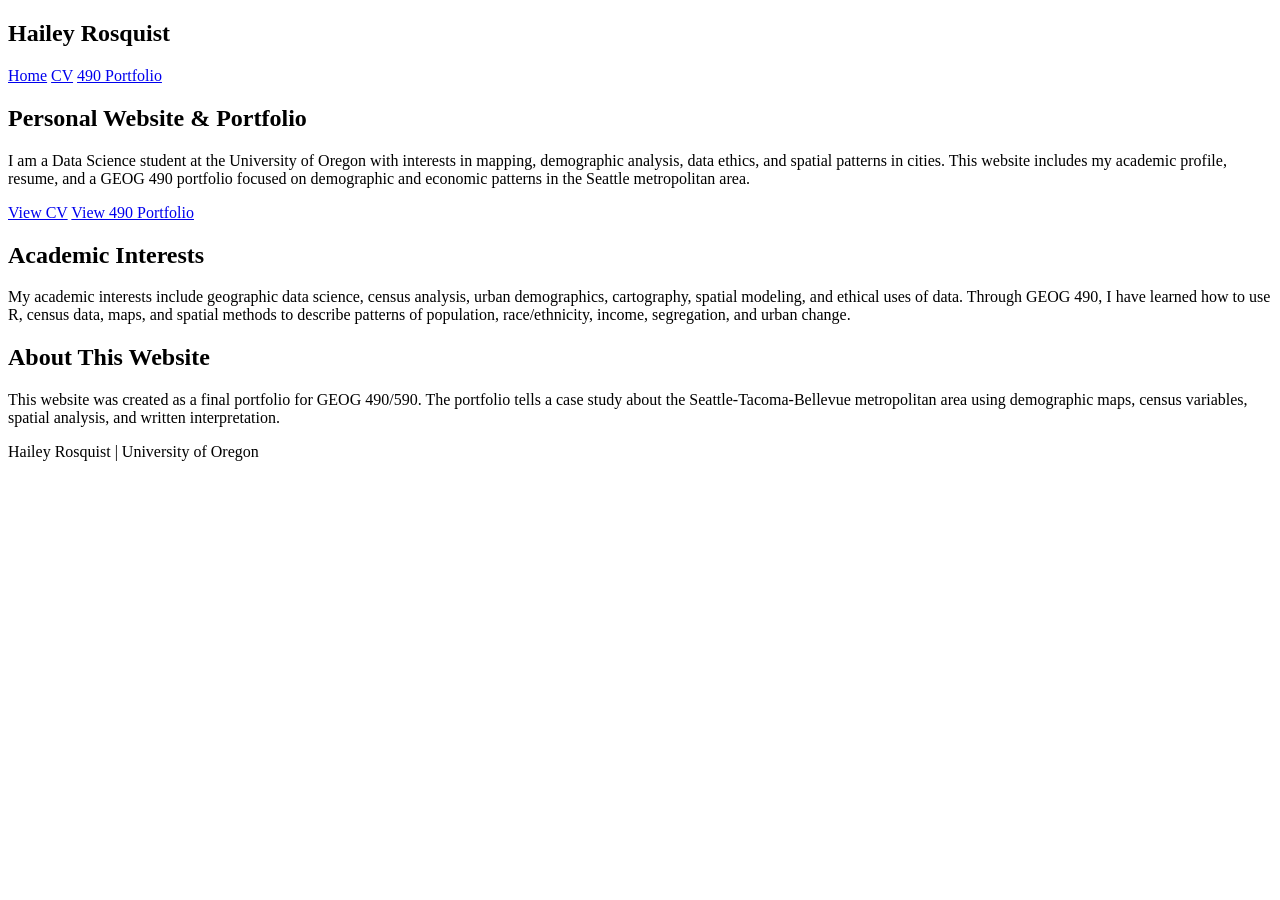
==== index.html @ 01c2bccd "Create index.html" ====
<!DOCTYPE html>
<html lang="en">
<head>
  <meta charset="UTF-8" />
  <meta name="viewport" content="width=device-width, initial-scale=1.0" />
  <title>Hailey Rosquist | Personal Website</title>
  <link rel="stylesheet" href="style.css" />
</head>

<body>
  <header>
    <nav>
      <h1>Hailey Rosquist</h1>
      <div class="nav-links">
        <a href="index.html">Home</a>
        <a href="resume.html">CV</a>
        <a href="portfolio.html">490 Portfolio</a>
      </div>
    </nav>
  </header>

  <main>
    <section class="hero">
      <h2>Personal Website & Portfolio</h2>
      <p>
        I am a Data Science student at the University of Oregon with interests in
        mapping, demographic analysis, data ethics, and spatial patterns in cities.
        This website includes my academic profile, resume, and a GEOG 490 portfolio
        focused on demographic and economic patterns in the Seattle metropolitan area.
      </p>

      <div class="button-row">
        <a class="button" href="resume.html">View CV</a>
        <a class="button" href="portfolio.html">View 490 Portfolio</a>
      </div>
    </section>

    <section class="card">
      <h2>Academic Interests</h2>
      <p>
        My academic interests include geographic data science, census analysis,
        urban demographics, cartography, spatial modeling, and ethical uses of data.
        Through GEOG 490, I have learned how to use R, census data, maps, and spatial
        methods to describe patterns of population, race/ethnicity, income, segregation,
        and urban change.
      </p>
    </section>

    <section class="card">
      <h2>About This Website</h2>
      <p>
        This website was created as a final portfolio for GEOG 490/590. The portfolio
        tells a case study about the Seattle-Tacoma-Bellevue metropolitan area using
        demographic maps, census variables, spatial analysis, and written interpretation.
      </p>
    </section>
  </main>

  <footer>
    <p>Hailey Rosquist | University of Oregon</p>
  </footer>
</body>
</html>
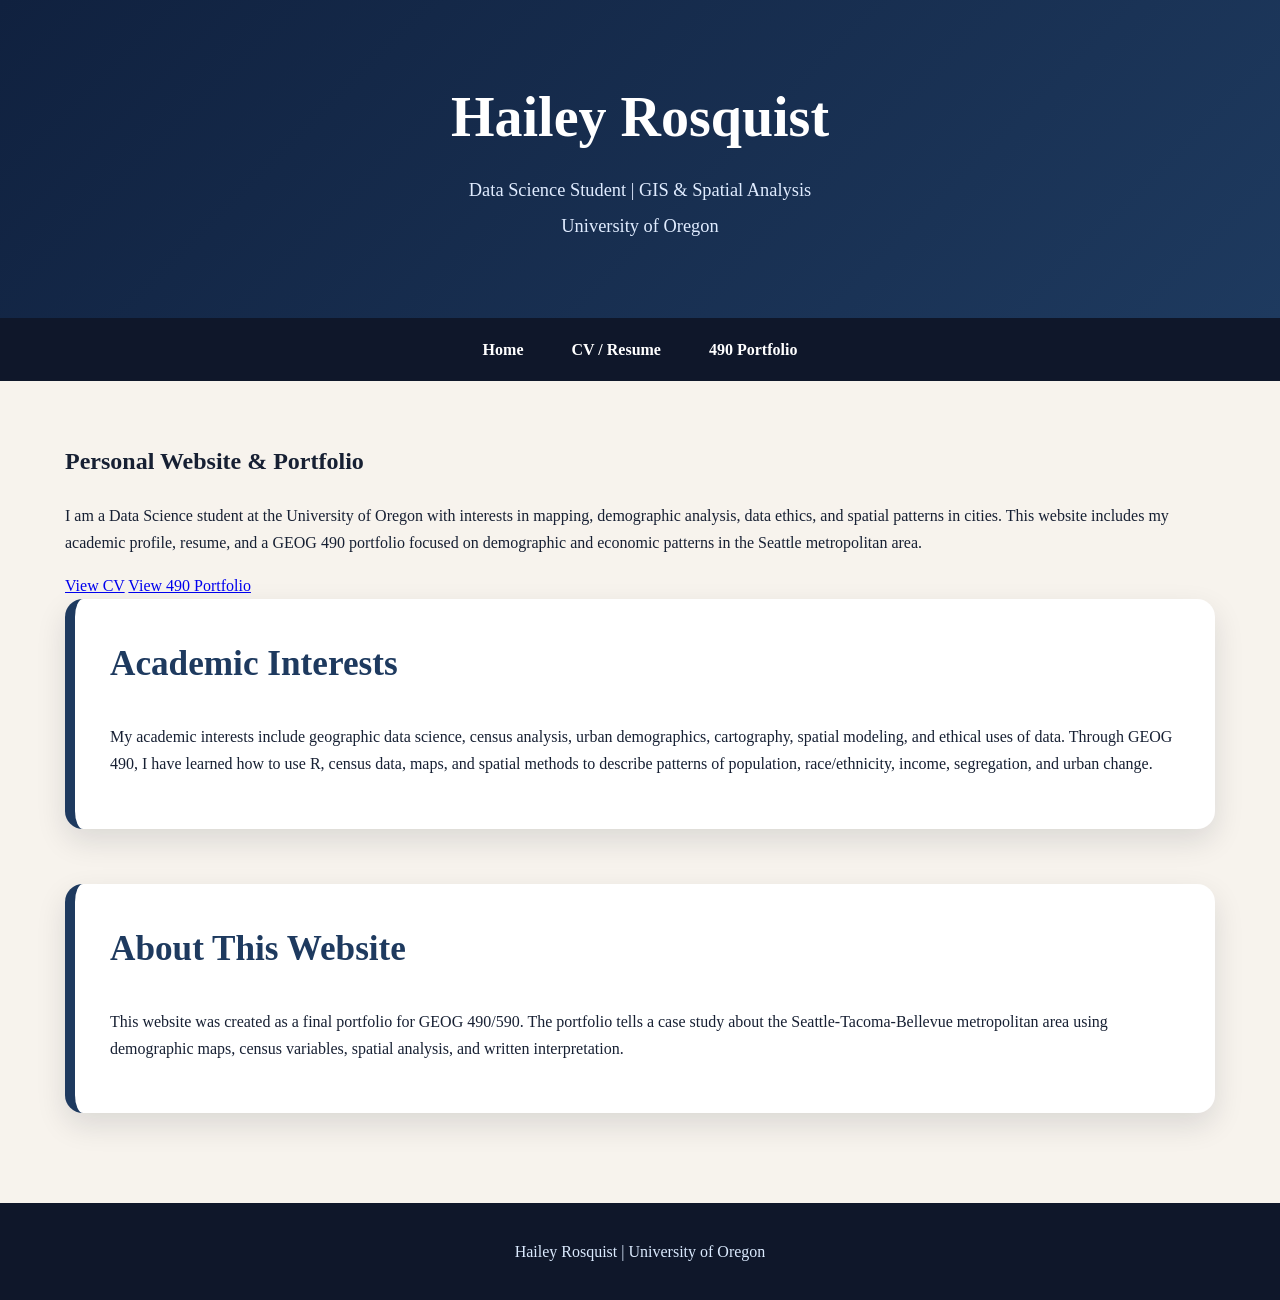
==== commit eb972ca4: "Update index.html" ====
--- a/index.html
+++ b/index.html
@@ -8,15 +8,17 @@
 </head>
 
 <body>
-  <header>
-    <nav>
+  <header class="portfolio-header">
       <h1>Hailey Rosquist</h1>
-      <div class="nav-links">
-        <a href="index.html">Home</a>
-        <a href="resume.html">CV</a>
-        <a href="portfolio.html">490 Portfolio</a>
-      </div>
-    </nav>
+      <p>Data Science Student | GIS & Spatial Analysis</p>
+      <p>University of Oregon</p>
+  </header>
+
+  <nav class="main-nav">
+      <a href="index.html">Home</a>
+      <a href="resume.html">CV / Resume</a>
+      <a href="portfolio.html">490 Portfolio</a>
+  </nav>
   </header>
 
   <main>
--- a/style.css
+++ b/style.css
@@ -0,0 +1,255 @@
+/* =========================
+   GENERAL
+========================= */
+
+* {
+    box-sizing: border-box;
+}
+
+body {
+    margin: 0;
+    font-family: Georgia, "Times New Roman", serif;
+    background-color: #f7f3ed;
+    color: #172033;
+    line-height: 1.7;
+}
+
+/* =========================
+   HEADER
+========================= */
+
+header,
+.portfolio-header {
+    background: linear-gradient(135deg, #10213f, #1e3a5f);
+    color: white;
+    text-align: center;
+    padding: 70px 20px;
+}
+
+.portfolio-header h1,
+header h1 {
+    font-size: 3.5rem;
+    margin: 0 0 10px;
+}
+
+.portfolio-header p,
+header p {
+    font-size: 1.15rem;
+    margin: 5px 0;
+    color: #e0ecff;
+}
+
+/* =========================
+   MAIN WEBSITE NAV
+========================= */
+
+.main-nav {
+    background-color: #0f172a;
+    padding: 18px;
+    text-align: center;
+}
+
+.main-nav a {
+    color: white;
+    text-decoration: none;
+    margin: 0 22px;
+    font-size: 1rem;
+    font-weight: bold;
+}
+
+.main-nav a:hover {
+    color: #bfdbfe;
+}
+
+/* =========================
+   LAB JUMP NAV
+========================= */
+
+.lab-nav {
+    background-color: #e8edf5;
+    padding: 14px;
+    text-align: center;
+    border-bottom: 3px solid #1e3a5f;
+}
+
+.lab-nav a {
+    color: #1e3a5f;
+    text-decoration: none;
+    margin: 0 18px;
+    font-size: 1rem;
+    font-weight: bold;
+}
+
+.lab-nav a:hover {
+    color: #0f172a;
+    text-decoration: underline;
+}
+
+/* =========================
+   MAIN CONTENT
+========================= */
+
+main {
+    max-width: 1200px;
+    margin: 60px auto;
+    padding: 0 25px;
+}
+
+.intro-card,
+.card,
+.project-card {
+    background: white;
+    border-radius: 18px;
+    padding: 35px;
+    margin-bottom: 55px;
+    box-shadow: 0 12px 30px rgba(15, 23, 42, 0.12);
+    border-left: 10px solid #1e3a5f;
+}
+
+.intro-card h2,
+.card h2 {
+    margin-top: 0;
+    font-size: 2.2rem;
+    color: #1e3a5f;
+}
+
+/* =========================
+   PROJECT SECTIONS
+========================= */
+
+.project-section {
+    margin-bottom: 100px;
+    scroll-margin-top: 30px;
+}
+
+.project-section h2 {
+    font-size: 2.6rem;
+    margin-bottom: 35px;
+    padding-bottom: 12px;
+    border-bottom: 4px solid #1e3a5f;
+    color: #0f172a;
+}
+
+.project-card h3 {
+    font-size: 2rem;
+    margin-top: 0;
+    margin-bottom: 18px;
+    color: #1e3a5f;
+}
+
+.project-card p {
+    font-size: 1.12rem;
+    margin-bottom: 28px;
+}
+
+/* =========================
+   STORY LABELS
+========================= */
+
+.project-card::before {
+    content: "Mapping the pattern";
+    display: inline-block;
+    background: #dbeafe;
+    color: #1e3a5f;
+    font-size: 0.8rem;
+    font-weight: bold;
+    padding: 6px 12px;
+    border-radius: 999px;
+    margin-bottom: 15px;
+    text-transform: uppercase;
+    letter-spacing: 0.7px;
+}
+
+#lab5 .project-card::before {
+    content: "Analyzing space";
+}
+
+#lab7 .project-card::before {
+    content: "Interpreting inequality";
+}
+
+#lab9 .project-card::before {
+    content: "Modeling patterns";
+}
+
+/* =========================
+   IMAGES
+========================= */
+
+.project-card img {
+    width: 100%;
+    max-width: 1100px;
+    display: block;
+    margin: 25px auto 0;
+    border: 6px solid #e5e7eb;
+    border-radius: 14px;
+    box-shadow: 0 8px 22px rgba(0, 0, 0, 0.18);
+    background: white;
+}
+
+/* =========================
+   FOOTER
+========================= */
+
+footer {
+    background-color: #0f172a;
+    color: white;
+    text-align: center;
+    padding: 35px;
+    margin-top: 90px;
+}
+
+footer p {
+    margin: 0;
+    color: #dbeafe;
+}
+
+/* =========================
+   MOBILE
+========================= */
+
+@media (max-width: 768px) {
+
+    .portfolio-header h1,
+    header h1 {
+        font-size: 2.5rem;
+    }
+
+    .portfolio-header p,
+    header p {
+        font-size: 1rem;
+    }
+
+    .main-nav a,
+    .lab-nav a {
+        display: block;
+        margin: 10px 0;
+    }
+
+    main {
+        margin: 35px auto;
+        padding: 0 18px;
+    }
+
+    .intro-card,
+    .card,
+    .project-card {
+        padding: 24px;
+    }
+
+    .project-section h2 {
+        font-size: 2rem;
+    }
+
+    .project-card h3 {
+        font-size: 1.55rem;
+    }
+
+    .project-card p {
+        font-size: 1rem;
+    }
+
+    .project-card img {
+        border-width: 4px;
+    }
+}
